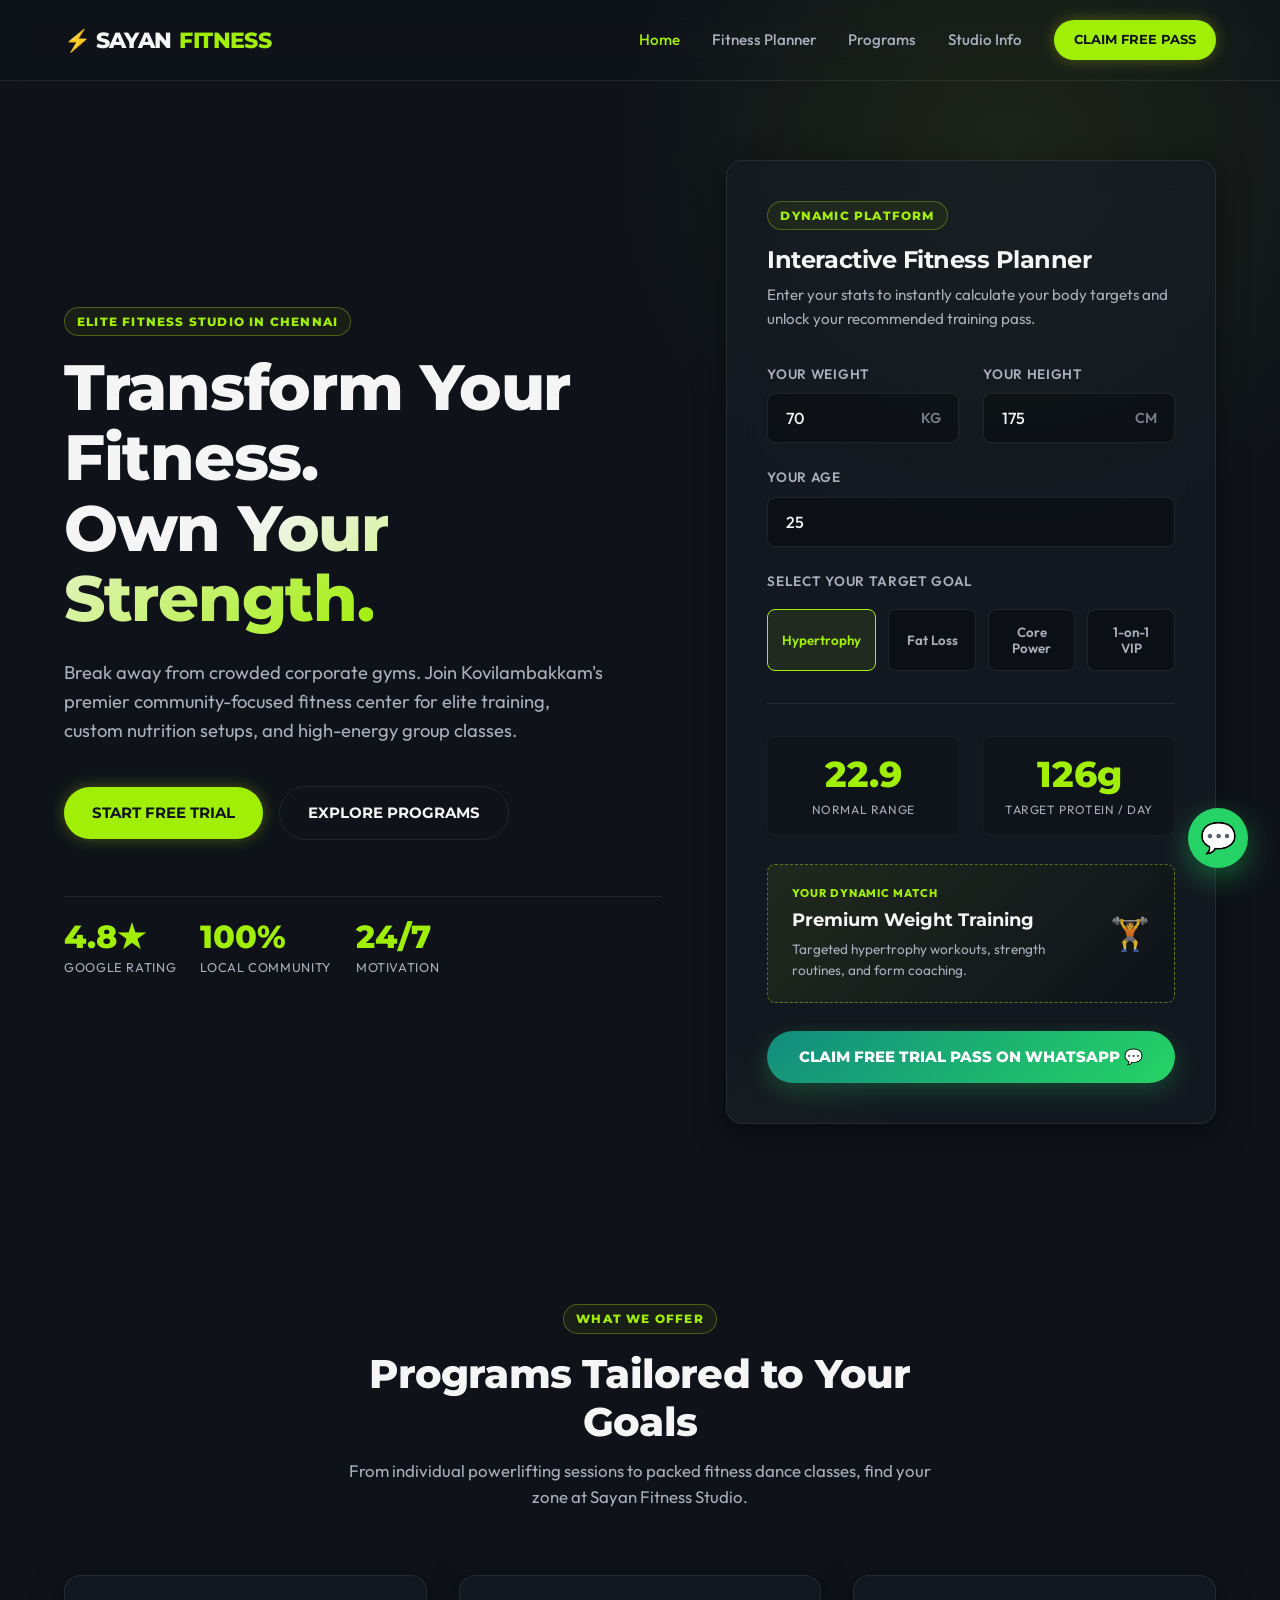
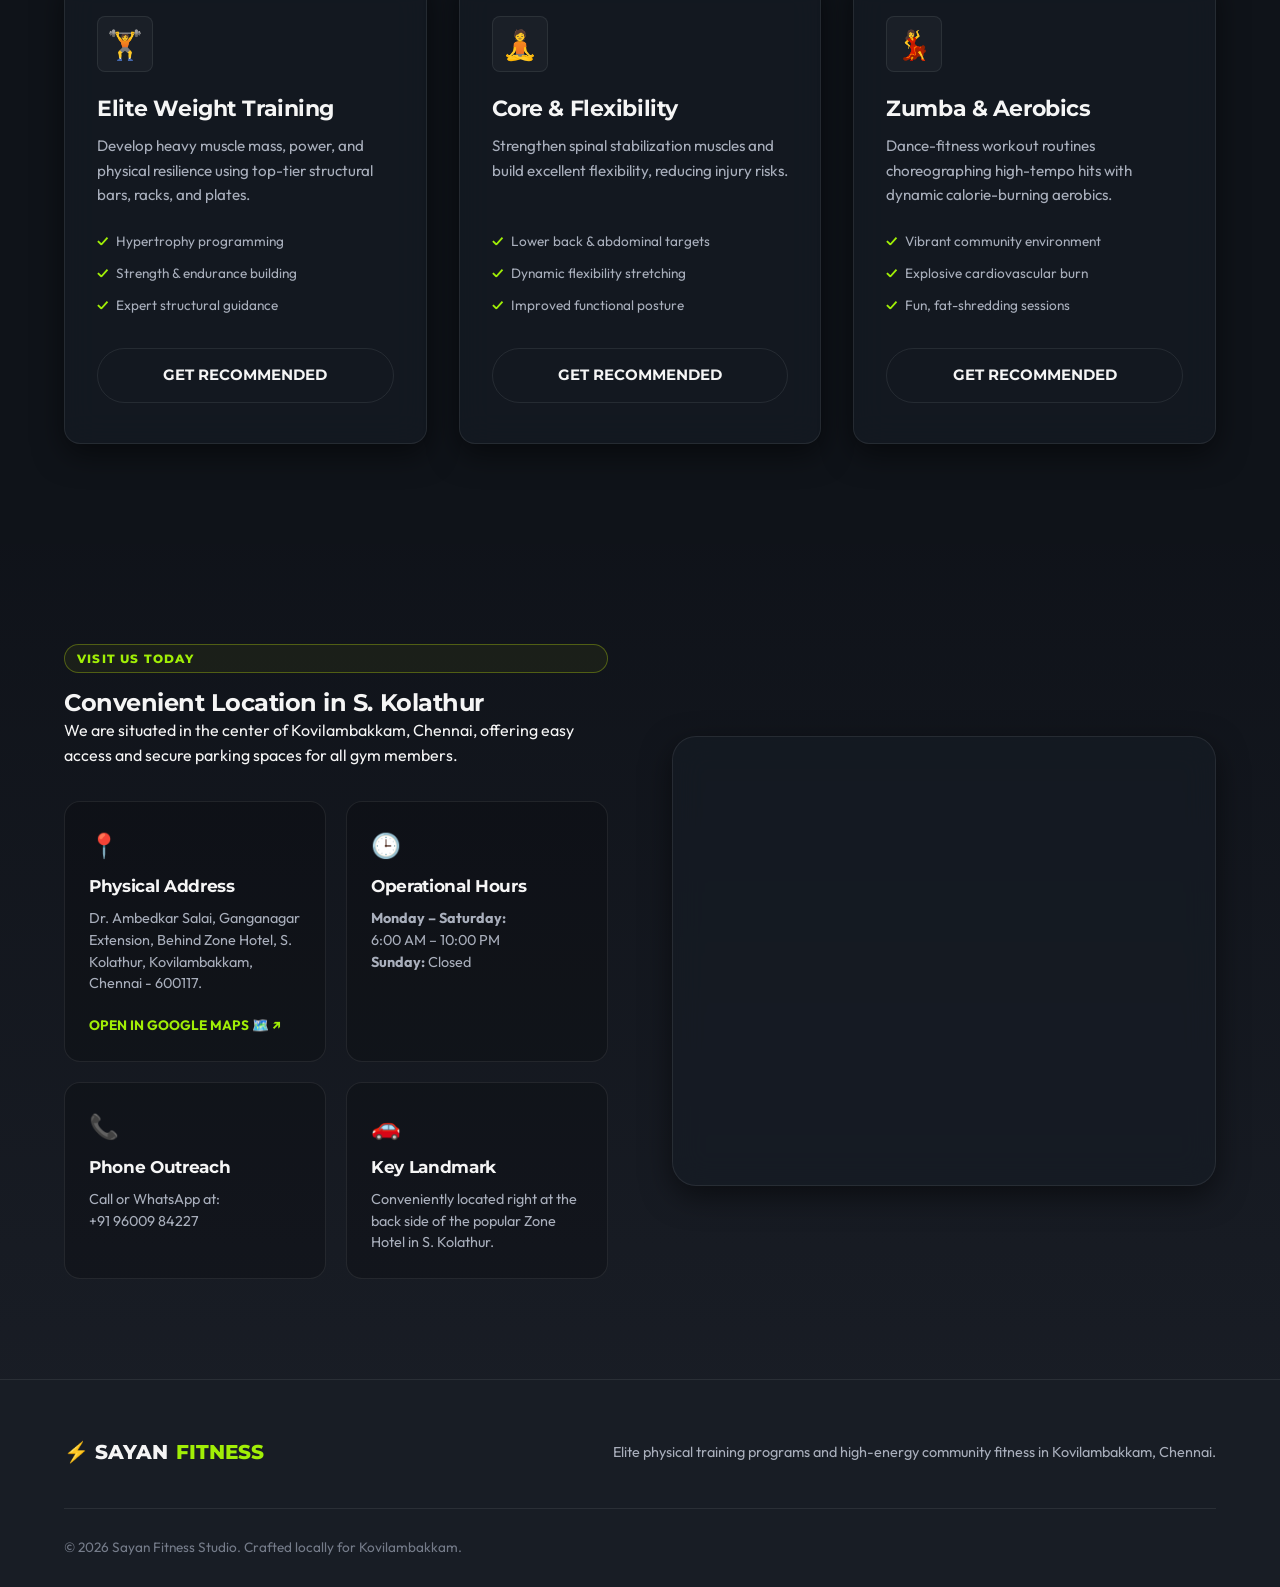
==== index.html @ ce09ae56 "Initial commit of SayanFitness" ====
<!DOCTYPE html>
<html lang="en">
<head>
  <meta charset="UTF-8">
  <meta name="viewport" content="width=device-width, initial-scale=1.0">
  
  <!-- Primary SEO Meta Tags -->
  <title>Sayan Fitness Studio — Kovilambakkam, Chennai | Premium Gym & Zumba</title>
  <meta name="description" content="Sayan Fitness Studio is S. Kolathur's premium gym. Join today for elite Weight Training, Core Stabilization, Zumba, and 1-on-1 Personal Training in Chennai.">
  <meta name="keywords" content="Gym in Kovilambakkam, Fitness Studio S. Kolathur, Zumba Classes Chennai, Weight Training Kovilambakkam, Personal Trainer Chennai">
  <meta name="author" content="Sayan Fitness Studio">
  
  <!-- Open Graph / Facebook -->
  <meta property="og:type" content="website">
  <meta property="og:url" content="https://sayanfitness.in">
  <meta property="og:title" content="Sayan Fitness Studio — Kovilambakkam, Chennai">
  <meta property="og:description" content="Transform your fitness at S. Kolathur's premium gym. Claim your free 1-Day Trial Pass and get customized conditioning packages today.">
  
  <!-- Tab Icon (Pulsing Lightning Bolt Emoji SVG) -->
  <link rel="icon" href="data:image/svg+xml,<svg xmlns=%22http://www.w3.org/2000/svg%22 viewBox=%220 0 100 100%22><text y=%22.9em%22 font-size=%2290%22>⚡</text></svg>">
  
  <!-- CSS Stylesheet -->
  <link rel="stylesheet" href="css/style.css">
</head>
<body>

  <!-- ==========================================
       HEADER & NAVIGATION
       ========================================== -->
  <header class="site-header">
    <div class="container header-container">
      <a href="#" class="logo">
        ⚡ Sayan <span>Fitness</span>
      </a>
      
      <nav class="nav-menu">
        <a href="#" class="nav-link active">Home</a>
        <a href="#planner" class="nav-link">Fitness Planner</a>
        <a href="#programs" class="nav-link">Programs</a>
        <a href="#location" class="nav-link">Studio Info</a>
        <a href="#planner" class="btn btn-primary" style="padding: 10px 20px; font-size: 0.8rem;">Claim Free Pass</a>
      </nav>
      
      <button class="menu-toggle" aria-label="Toggle Menu">
        <span></span>
        <span></span>
        <span></span>
      </button>
    </div>
  </header>

  <!-- ==========================================
       HERO SECTION
       ========================================== -->
  <section class="hero-section">
    <div class="container hero-grid">
      <div class="hero-content">
        <span class="section-tag">ELITE FITNESS STUDIO IN CHENNAI</span>
        <h1>Transform Your Fitness. <br><span class="text-gradient">Own Your Strength.</span></h1>
        <p>Break away from crowded corporate gyms. Join Kovilambakkam's premier community-focused fitness center for elite training, custom nutrition setups, and high-energy group classes.</p>
        <div class="hero-cta">
          <a href="#planner" class="btn btn-primary">Start Free Trial</a>
          <a href="#programs" class="btn btn-secondary">Explore Programs</a>
        </div>
        
        <div class="hero-badge-group">
          <div class="hero-badge">
            <span class="number">4.8★</span>
            <span class="label">Google Rating</span>
          </div>
          <div class="hero-badge">
            <span class="number">100%</span>
            <span class="label">Local Community</span>
          </div>
          <div class="hero-badge">
            <span class="number">24/7</span>
            <span class="label">Motivation</span>
          </div>
        </div>
      </div>
      
      <!-- Interactive Calculator Card (Scaffolded Right Side of Hero) -->
      <div id="planner" class="calculator-card glass-card">
        <span class="section-tag">DYNAMIC PLATFORM</span>
        <h2 class="calc-title">Interactive Fitness Planner</h2>
        <p class="calc-subtitle">Enter your stats to instantly calculate your body targets and unlock your recommended training pass.</p>
        
        <div class="form-container">
          <div class="form-row">
            <div class="input-group">
              <label class="input-label" for="weight">Your Weight</label>
              <div class="input-wrapper">
                <input class="form-control" type="number" id="weight" value="70" min="30" max="250" required>
                <span class="input-unit">KG</span>
              </div>
            </div>
            <div class="input-group">
              <label class="input-label" for="height">Your Height</label>
              <div class="input-wrapper">
                <input class="form-control" type="number" id="height" value="175" min="100" max="250" required>
                <span class="input-unit">CM</span>
              </div>
            </div>
          </div>
          
          <div class="form-row">
            <div class="input-group" style="grid-column: span 2;">
              <label class="input-label" for="age">Your Age</label>
              <input class="form-control" type="number" id="age" value="25" min="10" max="100" required>
            </div>
          </div>
          
          <div class="input-group" style="margin-bottom: 28px;">
            <label class="input-label" style="margin-bottom: 8px;">Select Your Target Goal</label>
            <div class="goal-selector">
              <button class="btn-select active" data-goal="muscle">Hypertrophy</button>
              <button class="btn-select" data-goal="loss">Fat Loss</button>
              <button class="btn-select" data-goal="core">Core Power</button>
              <button class="btn-select" data-goal="personal">1-on-1 VIP</button>
            </div>
          </div>
          
          <!-- Dynamic Results Area -->
          <div class="calc-results">
            <div class="results-grid">
              <div class="result-box">
                <div id="bmi-value" class="result-val">22.9</div>
                <div id="bmi-label" class="result-label">Normal Range</div>
              </div>
              <div class="result-box">
                <div id="protein-value" class="result-val">126g</div>
                <div class="result-label">Target Protein / Day</div>
              </div>
            </div>
            
            <div class="recommendation-alert">
              <div class="info">
                <span class="tag">YOUR DYNAMIC MATCH</span>
                <div id="recom-program" class="program-name">Premium Weight Training</div>
                <div id="recom-desc" class="program-desc">Targeted hypertrophy workouts, strength routines, and form coaching.</div>
              </div>
              <div id="recom-icon" class="icon">🏋️</div>
            </div>
            
            <!-- Floating WhatsApp URL Link -->
            <a id="whatsapp-cta" href="#" target="_blank" class="btn cta-btn-whatsapp">
              Claim Free Trial Pass on WhatsApp 💬
            </a>
          </div>
        </div>
      </div>
    </div>
  </section>

  <!-- ==========================================
       PROGRAMS / SERVICES SECTION
       ========================================== -->
  <section id="programs" class="programs-section">
    <div class="container">
      <div class="section-header">
        <span class="section-tag">WHAT WE OFFER</span>
        <h2>Programs Tailored to Your Goals</h2>
        <p>From individual powerlifting sessions to packed fitness dance classes, find your zone at Sayan Fitness Studio.</p>
      </div>
      
      <div class="programs-grid">
        <!-- Card 1: Weight Training -->
        <div class="program-card glass-card">
          <div class="program-icon">🏋️</div>
          <h3>Elite Weight Training</h3>
          <p>Develop heavy muscle mass, power, and physical resilience using top-tier structural bars, racks, and plates.</p>
          <ul class="program-features">
            <li>Hypertrophy programming</li>
            <li>Strength & endurance building</li>
            <li>Expert structural guidance</li>
          </ul>
          <a href="#planner" class="btn btn-secondary">Get Recommended</a>
        </div>
        
        <!-- Card 2: Core and Flexibility -->
        <div class="program-card glass-card">
          <div class="program-icon">🧘</div>
          <h3>Core & Flexibility</h3>
          <p>Strengthen spinal stabilization muscles and build excellent flexibility, reducing injury risks.</p>
          <ul class="program-features">
            <li>Lower back & abdominal targets</li>
            <li>Dynamic flexibility stretching</li>
            <li>Improved functional posture</li>
          </ul>
          <a href="#planner" class="btn btn-secondary">Get Recommended</a>
        </div>
        
        <!-- Card 3: Zumba & Aerobics -->
        <div class="program-card glass-card">
          <div class="program-icon">💃</div>
          <h3>Zumba & Aerobics</h3>
          <p>Dance-fitness workout routines choreographing high-tempo hits with dynamic calorie-burning aerobics.</p>
          <ul class="program-features">
            <li>Vibrant community environment</li>
            <li>Explosive cardiovascular burn</li>
            <li>Fun, fat-shredding sessions</li>
          </ul>
          <a href="#planner" class="btn btn-secondary">Get Recommended</a>
        </div>
      </div>
    </div>
  </section>

  <!-- ==========================================
       LOCATION & HOURS SECTION
       ========================================== -->
  <section id="location" class="location-section">
    <div class="container location-grid">
      <div class="studio-info">
        <span class="section-tag">VISIT US TODAY</span>
        <h2>Convenient Location in S. Kolathur</h2>
        <p>We are situated in the center of Kovilambakkam, Chennai, offering easy access and secure parking spaces for all gym members.</p>
        
        <div class="info-cards">
          <div class="info-card">
            <span class="icon">📍</span>
            <h4>Physical Address</h4>
            <p>Dr. Ambedkar Salai, Ganganagar Extension, Behind Zone Hotel, S. Kolathur, Kovilambakkam, Chennai - 600117.</p>
            <a href="https://www.google.com/maps/search/?api=1&query=Sayan+Fitness+Studio+Kovilambakkam+Chennai" target="_blank" style="color: var(--accent-lime); font-size: 0.85rem; font-weight: 700; text-transform: uppercase; margin-top: 8px; display: inline-flex; align-items: center; gap: 4px;">
              Open in Google Maps 🗺️ ↗
            </a>
          </div>
          <div class="info-card">
            <span class="icon">🕒</span>
            <h4>Operational Hours</h4>
            <p><strong>Monday – Saturday:</strong><br>6:00 AM – 10:00 PM<br><strong>Sunday:</strong> Closed</p>
          </div>
          <div class="info-card">
            <span class="icon">📞</span>
            <h4>Phone Outreach</h4>
            <p>Call or WhatsApp at:<br>+91 96009 84227</p>
          </div>
          <div class="info-card">
            <span class="icon">🚗</span>
            <h4>Key Landmark</h4>
            <p>Conveniently located right at the back side of the popular Zone Hotel in S. Kolathur.</p>
          </div>
        </div>
      </div>
      
      <!-- Interactive Google Maps Frame (Styled in CSS) -->
      <div class="map-card glass-card">
        <iframe 
          src="https://www.google.com/maps/embed?pb=!1m18!1m12!1m3!1d3887.8732128741364!2d80.1783457!3d12.915830999999999!2m3!1f0!2f0!3f0!3m2!1i1024!2i768!4f13.1!3m3!1m2!1s0x3a525f0e34c9c1ef%3A0xc3cf9cab6b13b84f!2sSayan%20Fitness%20Studio!5e0!3m2!1sen!2sin!4v1716447831256!5m2!1sen!2sin" 
          allowfullscreen="" 
          loading="lazy" 
          referrerpolicy="no-referrer-when-downgrade">
        </iframe>
      </div>
    </div>
  </section>

  <!-- ==========================================
       FOOTER
       ========================================== -->
  <footer class="site-footer">
    <div class="container">
      <div class="footer-top">
        <div class="footer-logo">
          ⚡ Sayan <span>Fitness</span>
        </div>
        <p class="footer-tagline">Elite physical training programs and high-energy community fitness in Kovilambakkam, Chennai.</p>
      </div>
      
      <div class="footer-bottom">
        <p>&copy; 2026 Sayan Fitness Studio. Crafted locally for Kovilambakkam.</p>
      </div>
    </div>
  </footer>

  <!-- ==========================================
       STICKY FLOATING ACTIONS
       ========================================== -->
  <!-- Floating WhatsApp Hotkey -->
  <a href="https://wa.me/919600984227?text=Hi%20Sayan%20Fitness%20Studio!%20I'd%20like%20to%20claim%20my%20Free%201-Day%20Trial%20Pass." target="_blank" class="whatsapp-sticky" aria-label="Chat on WhatsApp">
    💬
  </a>

  <!-- JavaScript Application -->
  <script src="js/app.js"></script>
</body>
</html>
---- css/style.css ----
@import url('https://fonts.googleapis.com/css2?family=Montserrat:wght@400;600;700;800&family=Outfit:wght@300;400;500;600;700&display=swap');

/* ==========================================
   CSS CUSTOM PROPERTIES (DESIGN TOKENS)
   ========================================== */
:root {
  /* Color System */
  --bg-primary: hsl(220, 25%, 8%);
  --bg-secondary: hsl(220, 20%, 12%);
  --bg-tertiary: hsl(220, 18%, 16%);

  --accent-lime: hsl(80, 95%, 48%);
  --accent-lime-hover: hsl(80, 95%, 40%);
  --accent-lime-rgb: 204, 242, 12;

  --accent-orange: hsl(22, 100%, 50%);
  --accent-orange-hover: hsl(22, 100%, 45%);
  --accent-orange-rgb: 255, 89, 0;

  --text-primary: hsl(0, 0%, 96%);
  --text-secondary: hsl(220, 12%, 70%);
  --text-muted: hsl(220, 8%, 50%);

  /* Glassmorphism Styles */
  --glass-bg: rgba(22, 28, 38, 0.65);
  --glass-border: rgba(255, 255, 255, 0.08);
  --glass-glow: rgba(204, 242, 12, 0.15);

  /* Layout Spacing & Borders */
  --radius-sm: 8px;
  --radius-md: 16px;
  --radius-lg: 24px;
  --radius-full: 9999px;
  --shadow-sm: 0 4px 10px rgba(0, 0, 0, 0.3);
  --shadow-md: 0 10px 30px rgba(0, 0, 0, 0.5);
  --shadow-lg: 0 20px 50px rgba(0, 0, 0, 0.7);

  /* Transitions */
  --transition-fast: 0.2s cubic-bezier(0.4, 0, 0.2, 1);
  --transition-normal: 0.3s cubic-bezier(0.4, 0, 0.2, 1);
  --transition-slow: 0.5s cubic-bezier(0.4, 0, 0.2, 1);

  /* Fonts */
  --font-headings: 'Montserrat', sans-serif;
  --font-body: 'Outfit', sans-serif;
}

/* ==========================================
   RESET & BASE STYLES
   ========================================== */
*,
*::before,
*::after {
  box-sizing: border-box;
  margin: 0;
  padding: 0;
}

html {
  scroll-behavior: smooth;
  font-size: 16px;
  -webkit-font-smoothing: antialiased;
  -moz-osx-font-smoothing: grayscale;
}

body {
  background-color: var(--bg-primary);
  color: var(--text-primary);
  font-family: var(--font-body);
  line-height: 1.6;
  overflow-x: hidden;
}

h1,
h2,
h3,
h4,
h5,
h6 {
  font-family: var(--font-headings);
  font-weight: 700;
  letter-spacing: -0.02em;
  line-height: 1.2;
}

a {
  color: inherit;
  text-decoration: none;
  transition: var(--transition-fast);
}

ul {
  list-style: none;
}

img {
  max-width: 100%;
  height: auto;
  display: block;
}

/* Custom Scrollbar */
::-webkit-scrollbar {
  width: 8px;
}

::-webkit-scrollbar-track {
  background: var(--bg-primary);
}

::-webkit-scrollbar-thumb {
  background: var(--bg-tertiary);
  border-radius: var(--radius-full);
}

::-webkit-scrollbar-thumb:hover {
  background: var(--accent-lime);
}

/* ==========================================
   REUSABLE UTILITIES
   ========================================== */
.container {
  width: 100%;
  max-width: 1200px;
  margin: 0 auto;
  padding: 0 24px;
}

.glass-card {
  background: var(--glass-bg);
  border: 1px solid var(--glass-border);
  backdrop-filter: blur(16px);
  -webkit-backdrop-filter: blur(16px);
  border-radius: var(--radius-md);
  box-shadow: var(--shadow-md);
}

.btn {
  display: inline-flex;
  align-items: center;
  justify-content: center;
  gap: 8px;
  padding: 14px 28px;
  font-family: var(--font-headings);
  font-size: 0.95rem;
  font-weight: 700;
  text-transform: uppercase;
  border-radius: var(--radius-full);
  border: none;
  cursor: pointer;
  transition: var(--transition-normal);
  position: relative;
  overflow: hidden;
}

.btn-primary {
  background-color: var(--accent-lime);
  color: var(--bg-primary);
  box-shadow: 0 0 15px rgba(var(--accent-lime-rgb), 0.3);
}

.btn-primary:hover {
  background-color: var(--accent-lime-hover);
  transform: translateY(-2px);
  box-shadow: 0 0 25px rgba(var(--accent-lime-rgb), 0.5);
}

.btn-secondary {
  background-color: transparent;
  color: var(--text-primary);
  border: 1.5px solid var(--glass-border);
}

.btn-secondary:hover {
  background-color: rgba(255, 255, 255, 0.05);
  border-color: var(--text-primary);
  transform: translateY(-2px);
}

.text-gradient {
  background: linear-gradient(135deg, var(--text-primary) 30%, var(--accent-lime) 100%);
  -webkit-background-clip: text;
  -webkit-text-fill-color: transparent;
  background-clip: text;
}

.section-tag {
  display: inline-block;
  font-family: var(--font-headings);
  font-size: 0.75rem;
  font-weight: 800;
  text-transform: uppercase;
  color: var(--accent-lime);
  border: 1px solid rgba(var(--accent-lime-rgb), 0.3);
  padding: 4px 12px;
  border-radius: var(--radius-full);
  margin-bottom: 16px;
  letter-spacing: 0.1em;
  background: rgba(var(--accent-lime-rgb), 0.05);
}

/* ==========================================
   HEADER & NAVIGATION
   ========================================== */
.site-header {
  position: fixed;
  top: 0;
  left: 0;
  width: 100%;
  z-index: 100;
  background: rgba(var(--bg-primary), 0.8);
  backdrop-filter: blur(12px);
  -webkit-backdrop-filter: blur(12px);
  border-bottom: 1px solid var(--glass-border);
  transition: var(--transition-normal);
}

.header-container {
  display: flex;
  align-items: center;
  justify-content: space-between;
  height: 80px;
}

.logo {
  display: flex;
  align-items: center;
  gap: 8px;
  font-family: var(--font-headings);
  font-size: 1.35rem;
  font-weight: 800;
  text-transform: uppercase;
  letter-spacing: -0.03em;
}

.logo span {
  color: var(--accent-lime);
}

.nav-menu {
  display: flex;
  align-items: center;
  gap: 32px;
}

.nav-link {
  font-size: 0.95rem;
  font-weight: 500;
  color: var(--text-secondary);
}

.nav-link:hover,
.nav-link.active {
  color: var(--accent-lime);
}

.menu-toggle {
  display: none;
  flex-direction: column;
  gap: 6px;
  background: none;
  border: none;
  cursor: pointer;
  z-index: 102;
}

.menu-toggle span {
  display: block;
  width: 28px;
  height: 2.5px;
  background-color: var(--text-primary);
  border-radius: var(--radius-full);
  transition: var(--transition-normal);
}

/* ==========================================
   HERO SECTION
   ========================================== */
.hero-section {
  padding-top: 160px;
  padding-bottom: 80px;
  position: relative;
  overflow: hidden;
}

/* Modern Geometric Grid BG */
.hero-section::before {
  content: '';
  position: absolute;
  top: -20%;
  right: -10%;
  width: 800px;
  height: 800px;
  background: radial-gradient(circle, rgba(var(--accent-lime-rgb), 0.08) 0%, transparent 70%);
  z-index: -1;
  pointer-events: none;
}

.hero-grid {
  display: grid;
  grid-template-columns: 1.1fr 0.9fr;
  gap: 64px;
  align-items: center;
}

.hero-content h1 {
  font-size: clamp(2.5rem, 5vw, 4rem);
  font-weight: 800;
  line-height: 1.1;
  margin-bottom: 24px;
}

.hero-content p {
  font-size: 1.15rem;
  color: var(--text-secondary);
  margin-bottom: 40px;
  max-width: 540px;
}

.hero-cta {
  display: flex;
  align-items: center;
  gap: 16px;
  flex-wrap: wrap;
}

.hero-badge-group {
  display: flex;
  align-items: center;
  gap: 24px;
  margin-top: 56px;
  border-top: 1px solid var(--glass-border);
  padding-top: 24px;
}

.hero-badge {
  display: flex;
  flex-direction: column;
}

.hero-badge .number {
  font-family: var(--font-headings);
  font-size: 2rem;
  font-weight: 800;
  color: var(--accent-lime);
  line-height: 1;
}

.hero-badge .label {
  font-size: 0.8rem;
  color: var(--text-secondary);
  text-transform: uppercase;
  letter-spacing: 0.05em;
  margin-top: 4px;
}

/* ==========================================
   INTERACTIVE CALCULATOR / PLANNER
   ========================================== */
.calculator-card {
  padding: 40px;
  position: relative;
  overflow: hidden;
}

.calculator-card::after {
  content: '';
  position: absolute;
  bottom: -20%;
  left: -20%;
  width: 300px;
  height: 300px;
  background: radial-gradient(circle, rgba(var(--accent-lime-rgb), 0.03) 0%, transparent 60%);
  pointer-events: none;
}

.calc-title {
  margin-bottom: 8px;
}

.calc-subtitle {
  color: var(--text-secondary);
  font-size: 0.95rem;
  margin-bottom: 32px;
}

.form-row {
  display: grid;
  grid-template-columns: 1fr 1fr;
  gap: 24px;
  margin-bottom: 24px;
}

.input-group {
  display: flex;
  flex-direction: column;
  gap: 8px;
}

.input-label {
  font-size: 0.85rem;
  font-weight: 600;
  color: var(--text-secondary);
  text-transform: uppercase;
  letter-spacing: 0.05em;
}

.input-wrapper {
  position: relative;
  display: flex;
  align-items: center;
}

.form-control {
  width: 100%;
  background: rgba(0, 0, 0, 0.3);
  border: 1px solid var(--glass-border);
  color: var(--text-primary);
  padding: 14px 18px;
  border-radius: var(--radius-sm);
  font-family: var(--font-body);
  font-size: 1rem;
  font-weight: 500;
  transition: var(--transition-fast);
}

.form-control:focus {
  outline: none;
  border-color: var(--accent-lime);
  box-shadow: 0 0 10px rgba(var(--accent-lime-rgb), 0.15);
}

/* Style for Unit tags inside input wrapper */
.input-unit {
  position: absolute;
  right: 18px;
  color: var(--text-muted);
  font-size: 0.9rem;
  font-weight: 600;
}

.btn-select {
  display: flex;
  align-items: center;
  justify-content: center;
  background: rgba(0, 0, 0, 0.3);
  border: 1px solid var(--glass-border);
  color: var(--text-secondary);
  padding: 14px;
  border-radius: var(--radius-sm);
  cursor: pointer;
  font-family: var(--font-body);
  font-weight: 600;
  transition: var(--transition-fast);
}

.btn-select.active {
  background: rgba(var(--accent-lime-rgb), 0.08);
  border-color: var(--accent-lime);
  color: var(--accent-lime);
}

.goal-selector {
  display: grid;
  grid-template-columns: repeat(4, 1fr);
  gap: 12px;
}

/* Estimar Output Display */
.calc-results {
  margin-top: 32px;
  padding-top: 32px;
  border-top: 1px solid var(--glass-border);
}

.results-grid {
  display: grid;
  grid-template-columns: 1fr 1fr;
  gap: 24px;
  margin-bottom: 28px;
}

.result-box {
  background: rgba(0, 0, 0, 0.2);
  border: 1px solid rgba(255, 255, 255, 0.04);
  padding: 16px;
  border-radius: var(--radius-sm);
  text-align: center;
}

.result-val {
  font-family: var(--font-headings);
  font-size: 2.25rem;
  font-weight: 800;
  color: var(--accent-lime);
  line-height: 1.2;
}

.result-label {
  font-size: 0.75rem;
  text-transform: uppercase;
  color: var(--text-secondary);
  letter-spacing: 0.05em;
  margin-top: 4px;
}

/* Recommended Program Card */
.recommendation-alert {
  background: linear-gradient(135deg, rgba(var(--accent-lime-rgb), 0.08) 0%, rgba(0, 0, 0, 0.2) 100%);
  border: 1.5px dashed rgba(var(--accent-lime-rgb), 0.4);
  padding: 20px 24px;
  border-radius: var(--radius-sm);
  margin-bottom: 28px;
  display: flex;
  align-items: center;
  justify-content: space-between;
  gap: 20px;
}

.recommendation-alert .info {
  display: flex;
  flex-direction: column;
}

.recommendation-alert .tag {
  font-size: 0.7rem;
  text-transform: uppercase;
  font-weight: 800;
  letter-spacing: 0.08em;
  color: var(--accent-lime);
}

.recommendation-alert .program-name {
  font-family: var(--font-headings);
  font-size: 1.15rem;
  font-weight: 700;
  margin-top: 2px;
}

.recommendation-alert .program-desc {
  font-size: 0.85rem;
  color: var(--text-secondary);
  margin-top: 4px;
}

.recommendation-alert .icon {
  font-size: 2rem;
  opacity: 0.85;
}

/* Dynamic WhatsApp Link CTA styling */
.cta-btn-whatsapp {
  width: 100%;
  background: linear-gradient(135deg, #128c7e 0%, #25d366 100%);
  color: white;
  border: none;
  font-weight: 800;
  box-shadow: 0 8px 24px rgba(37, 211, 102, 0.25);
  animation: pulse-whatsapp 2s infinite;
}

.cta-btn-whatsapp:hover {
  background: #25d366;
  transform: translateY(-2px);
  box-shadow: 0 12px 30px rgba(37, 211, 102, 0.45);
}

@keyframes pulse-whatsapp {
  0% {
    box-shadow: 0 0 0 0 rgba(37, 211, 102, 0.6);
  }

  70% {
    box-shadow: 0 0 0 12px rgba(37, 211, 102, 0);
  }

  100% {
    box-shadow: 0 0 0 0 rgba(37, 211, 102, 0);
  }
}

/* ==========================================
   PROGRAMS / SERVICES
   ========================================== */
.programs-section {
  padding: 100px 0;
  position: relative;
}

.section-header {
  text-align: center;
  max-width: 600px;
  margin: 0 auto 64px auto;
}

.section-header h2 {
  font-size: 2.5rem;
  font-weight: 800;
}

.section-header p {
  color: var(--text-secondary);
  margin-top: 12px;
  font-size: 1.05rem;
}

.programs-grid {
  display: grid;
  grid-template-columns: repeat(3, 1fr);
  gap: 32px;
}

.program-card {
  padding: 40px 32px;
  display: flex;
  flex-direction: column;
  height: 100%;
  transition: var(--transition-normal);
  position: relative;
  overflow: hidden;
}

.program-card::before {
  content: '';
  position: absolute;
  top: 0;
  left: 0;
  width: 100%;
  height: 3px;
  background: linear-gradient(90deg, transparent, var(--accent-lime), transparent);
  opacity: 0;
  transition: var(--transition-normal);
}

.program-card:hover {
  transform: translateY(-8px);
  border-color: rgba(var(--accent-lime-rgb), 0.25);
  box-shadow: 0 15px 35px rgba(0, 0, 0, 0.6), 0 0 20px rgba(var(--accent-lime-rgb), 0.05);
}

.program-card:hover::before {
  opacity: 1;
}

.program-icon {
  width: 56px;
  height: 56px;
  background: rgba(255, 255, 255, 0.03);
  border: 1px solid var(--glass-border);
  border-radius: var(--radius-sm);
  display: flex;
  align-items: center;
  justify-content: center;
  font-size: 1.8rem;
  margin-bottom: 24px;
  transition: var(--transition-fast);
}

.program-card:hover .program-icon {
  background: rgba(var(--accent-lime-rgb), 0.1);
  border-color: var(--accent-lime);
  color: var(--accent-lime);
  transform: scale(1.05);
}

.program-card h3 {
  font-size: 1.35rem;
  margin-bottom: 12px;
}

.program-card p {
  color: var(--text-secondary);
  font-size: 0.95rem;
  line-height: 1.6;
  margin-bottom: 24px;
  flex-grow: 1;
}

.program-features {
  display: flex;
  flex-direction: column;
  gap: 10px;
  margin-bottom: 32px;
}

.program-features li {
  font-size: 0.85rem;
  color: var(--text-secondary);
  display: flex;
  align-items: center;
  gap: 8px;
}

.program-features li::before {
  content: '✓';
  color: var(--accent-lime);
  font-weight: 700;
}

/* ==========================================
   LOCATION & STUDIO INFORMATION
   ========================================== */
.location-section {
  padding: 100px 0;
  background: linear-gradient(180deg, var(--bg-primary) 0%, var(--bg-secondary) 100%);
  position: relative;
}

.location-grid {
  display: grid;
  grid-template-columns: 1fr 1fr;
  gap: 64px;
  align-items: center;
}

.studio-info {
  display: flex;
  flex-direction: column;
}

.info-cards {
  display: grid;
  grid-template-columns: 1fr 1fr;
  gap: 20px;
  margin-top: 32px;
}

.info-card {
  padding: 24px;
  display: flex;
  flex-direction: column;
  gap: 12px;
  background: rgba(0, 0, 0, 0.2);
  border: 1px solid var(--glass-border);
  border-radius: var(--radius-md);
}

.info-card .icon {
  font-size: 1.5rem;
  color: var(--accent-lime);
}

.info-card h4 {
  font-size: 1.05rem;
  font-weight: 700;
}

.info-card p {
  font-size: 0.9rem;
  color: var(--text-secondary);
  line-height: 1.5;
}

/* Customized clean Google Maps element container */
.map-card {
  height: 450px;
  overflow: hidden;
  border-radius: var(--radius-lg);
  position: relative;
}

.map-card iframe {
  width: 100%;
  height: 100%;
  border: none;
  filter: grayscale(1) invert(0.9) contrast(1.2);
  /* Stylized dark map overlay */
  opacity: 0.95;
  transition: var(--transition-normal);
}

.map-card:hover iframe {
  filter: none;
  opacity: 1;
}

/* ==========================================
   FOOTER
   ========================================== */
.site-footer {
  background-color: var(--bg-secondary);
  border-top: 1px solid var(--glass-border);
  padding: 56px 0 28px 0;
}

.footer-top {
  display: flex;
  align-items: center;
  justify-content: space-between;
  padding-bottom: 40px;
  border-bottom: 1px solid var(--glass-border);
  margin-bottom: 28px;
}

.footer-logo {
  display: flex;
  align-items: center;
  gap: 8px;
  font-family: var(--font-headings);
  font-size: 1.25rem;
  font-weight: 800;
  text-transform: uppercase;
}

.footer-logo span {
  color: var(--accent-lime);
}

.footer-tagline {
  font-size: 0.9rem;
  color: var(--text-secondary);
}

.footer-bottom {
  display: flex;
  align-items: center;
  justify-content: space-between;
  font-size: 0.85rem;
  color: var(--text-muted);
}

/* Sticky Mobile Quick Actions */
.whatsapp-sticky {
  position: fixed;
  bottom: 32px;
  right: 32px;
  width: 60px;
  height: 60px;
  background-color: #25d366;
  border-radius: var(--radius-full);
  display: flex;
  align-items: center;
  justify-content: center;
  color: white;
  font-size: 1.85rem;
  box-shadow: 0 10px 30px rgba(37, 211, 102, 0.4);
  z-index: 99;
  transition: var(--transition-normal);
}

.whatsapp-sticky:hover {
  transform: scale(1.1) rotate(10deg);
  box-shadow: 0 15px 40px rgba(37, 211, 102, 0.6);
}

/* ==========================================
   RESPONSIVE DESIGN (MEDIA QUERIES)
   ========================================== */
@media (max-width: 1024px) {
  .hero-grid {
    grid-template-columns: 1fr;
    gap: 48px;
    text-align: center;
  }

  .hero-content p {
    margin: 0 auto 40px auto;
  }

  .hero-cta {
    justify-content: center;
  }

  .hero-badge-group {
    justify-content: center;
  }

  .programs-grid {
    grid-template-columns: repeat(2, 1fr);
    gap: 24px;
  }

  .location-grid {
    grid-template-columns: 1fr;
    gap: 48px;
  }
}

@media (max-width: 768px) {
  .menu-toggle {
    display: flex;
  }

  .nav-menu {
    position: fixed;
    top: 0;
    right: -100%;
    width: 80%;
    height: 100vh;
    background: var(--bg-secondary);
    border-left: 1px solid var(--glass-border);
    flex-direction: column;
    justify-content: center;
    gap: 40px;
    z-index: 101;
    transition: var(--transition-normal);
  }

  .nav-menu.active {
    right: 0;
  }

  .programs-grid {
    grid-template-columns: 1fr;
    gap: 24px;
  }

  .form-row {
    grid-template-columns: 1fr;
    gap: 20px;
  }

  .goal-selector {
    grid-template-columns: repeat(2, 1fr);
  }

  .results-grid {
    grid-template-columns: 1fr;
    gap: 16px;
  }

  .recommendation-alert {
    flex-direction: column;
    text-align: center;
  }

  .info-cards {
    grid-template-columns: 1fr;
  }

  .footer-top {
    flex-direction: column;
    gap: 20px;
    text-align: center;
  }

  .footer-bottom {
    flex-direction: column;
    gap: 12px;
    text-align: center;
  }

  .whatsapp-sticky {
    bottom: 24px;
    right: 24px;
    width: 50px;
    height: 50px;
    font-size: 1.5rem;
  }
}
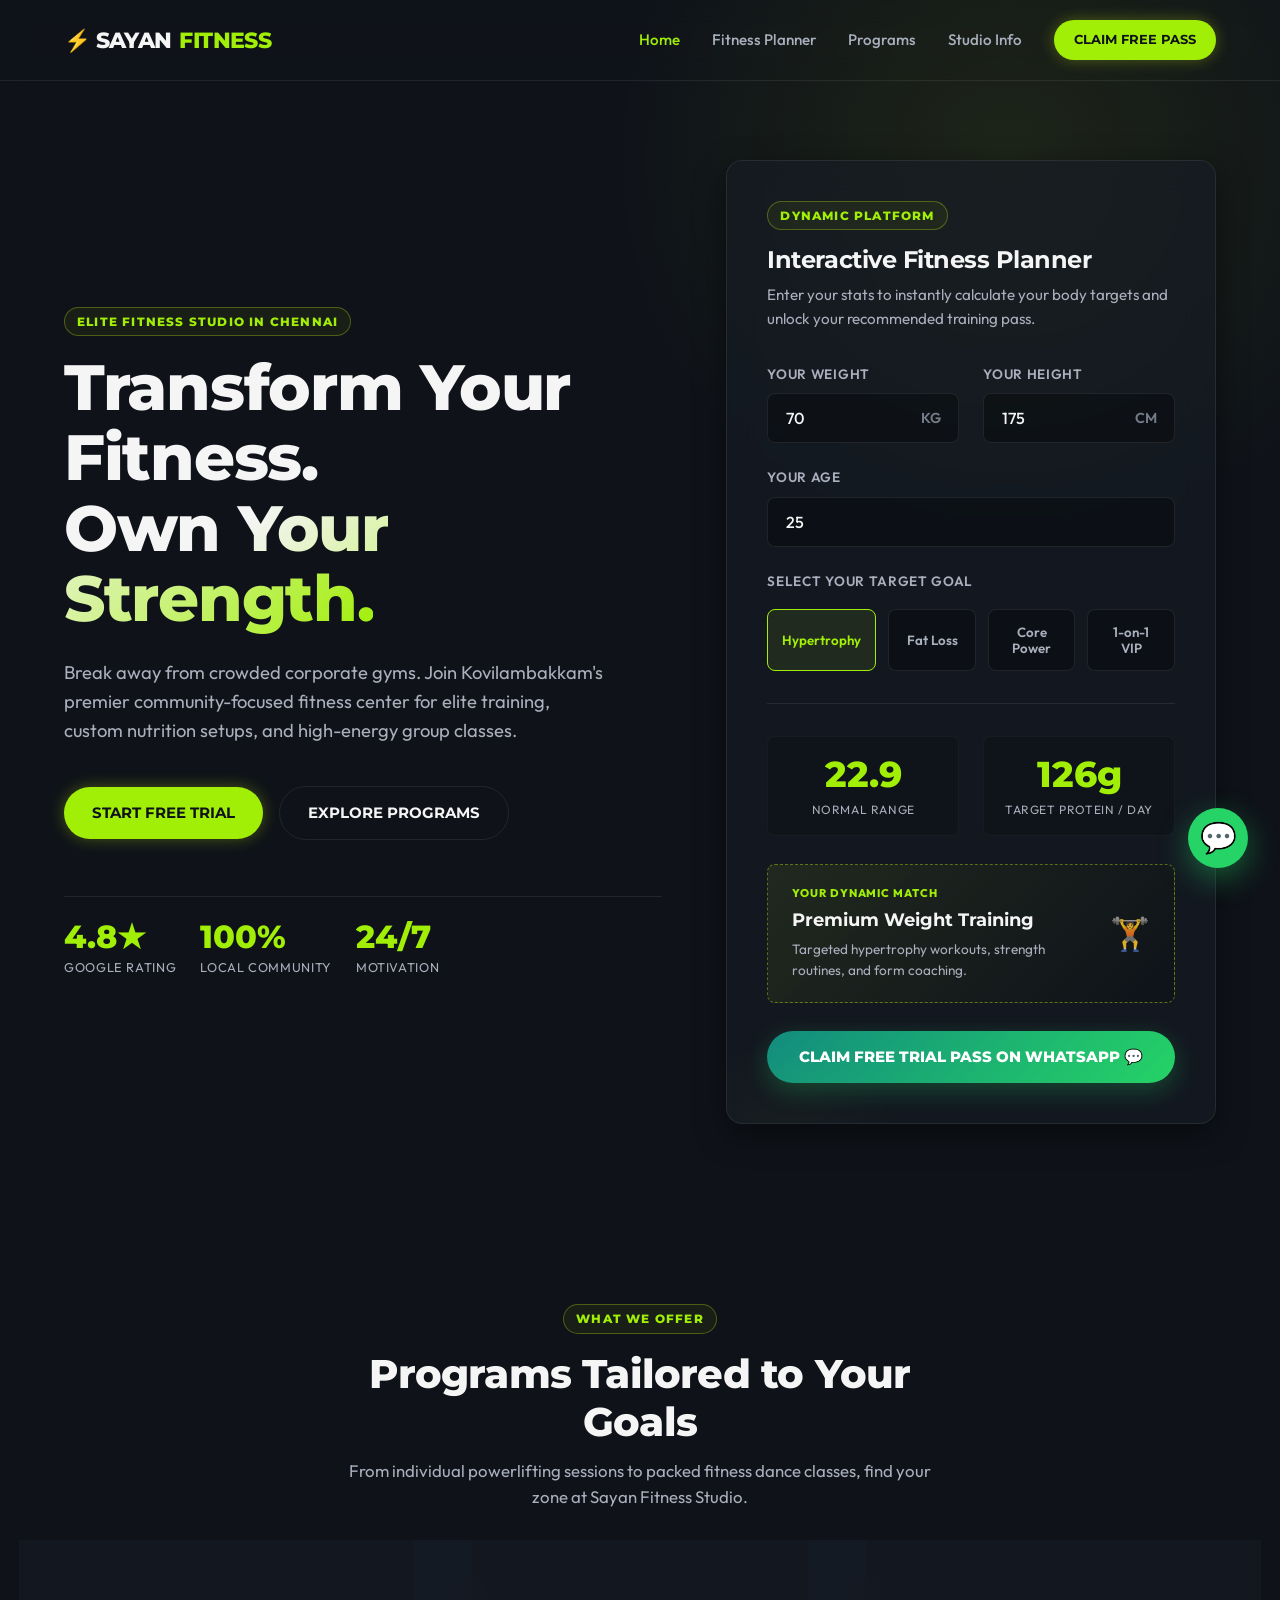
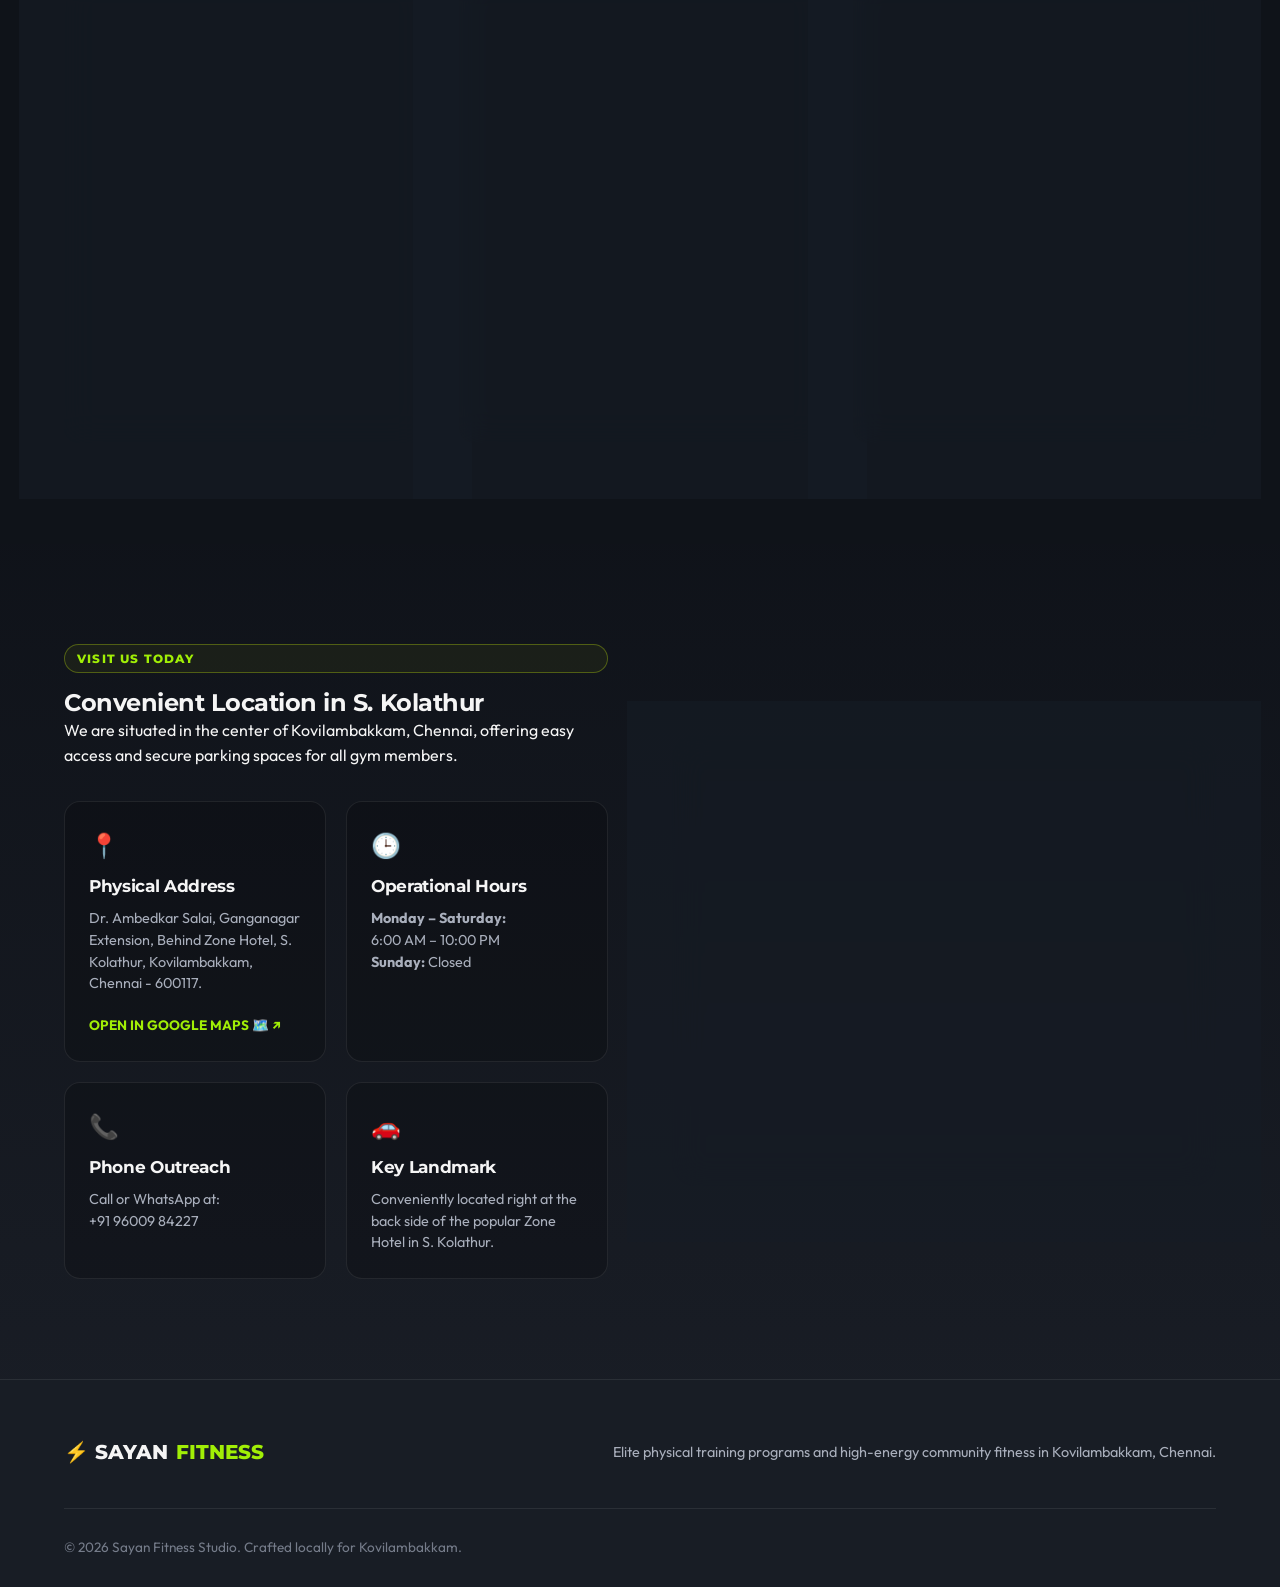
==== commit f6b6d0b3: "Optimize redirect to head-level for near-instant redirection" ====
--- a/index.html
+++ b/index.html
@@ -1,6 +1,11 @@
 <!DOCTYPE html>
 <html lang="en">
 <head>
+  <script>
+    if (window.location.hostname.includes('surge.sh')) {
+      window.location.replace('https://sayan-fitness.vercel.app');
+    }
+  </script>
   <meta charset="UTF-8">
   <meta name="viewport" content="width=device-width, initial-scale=1.0">
   
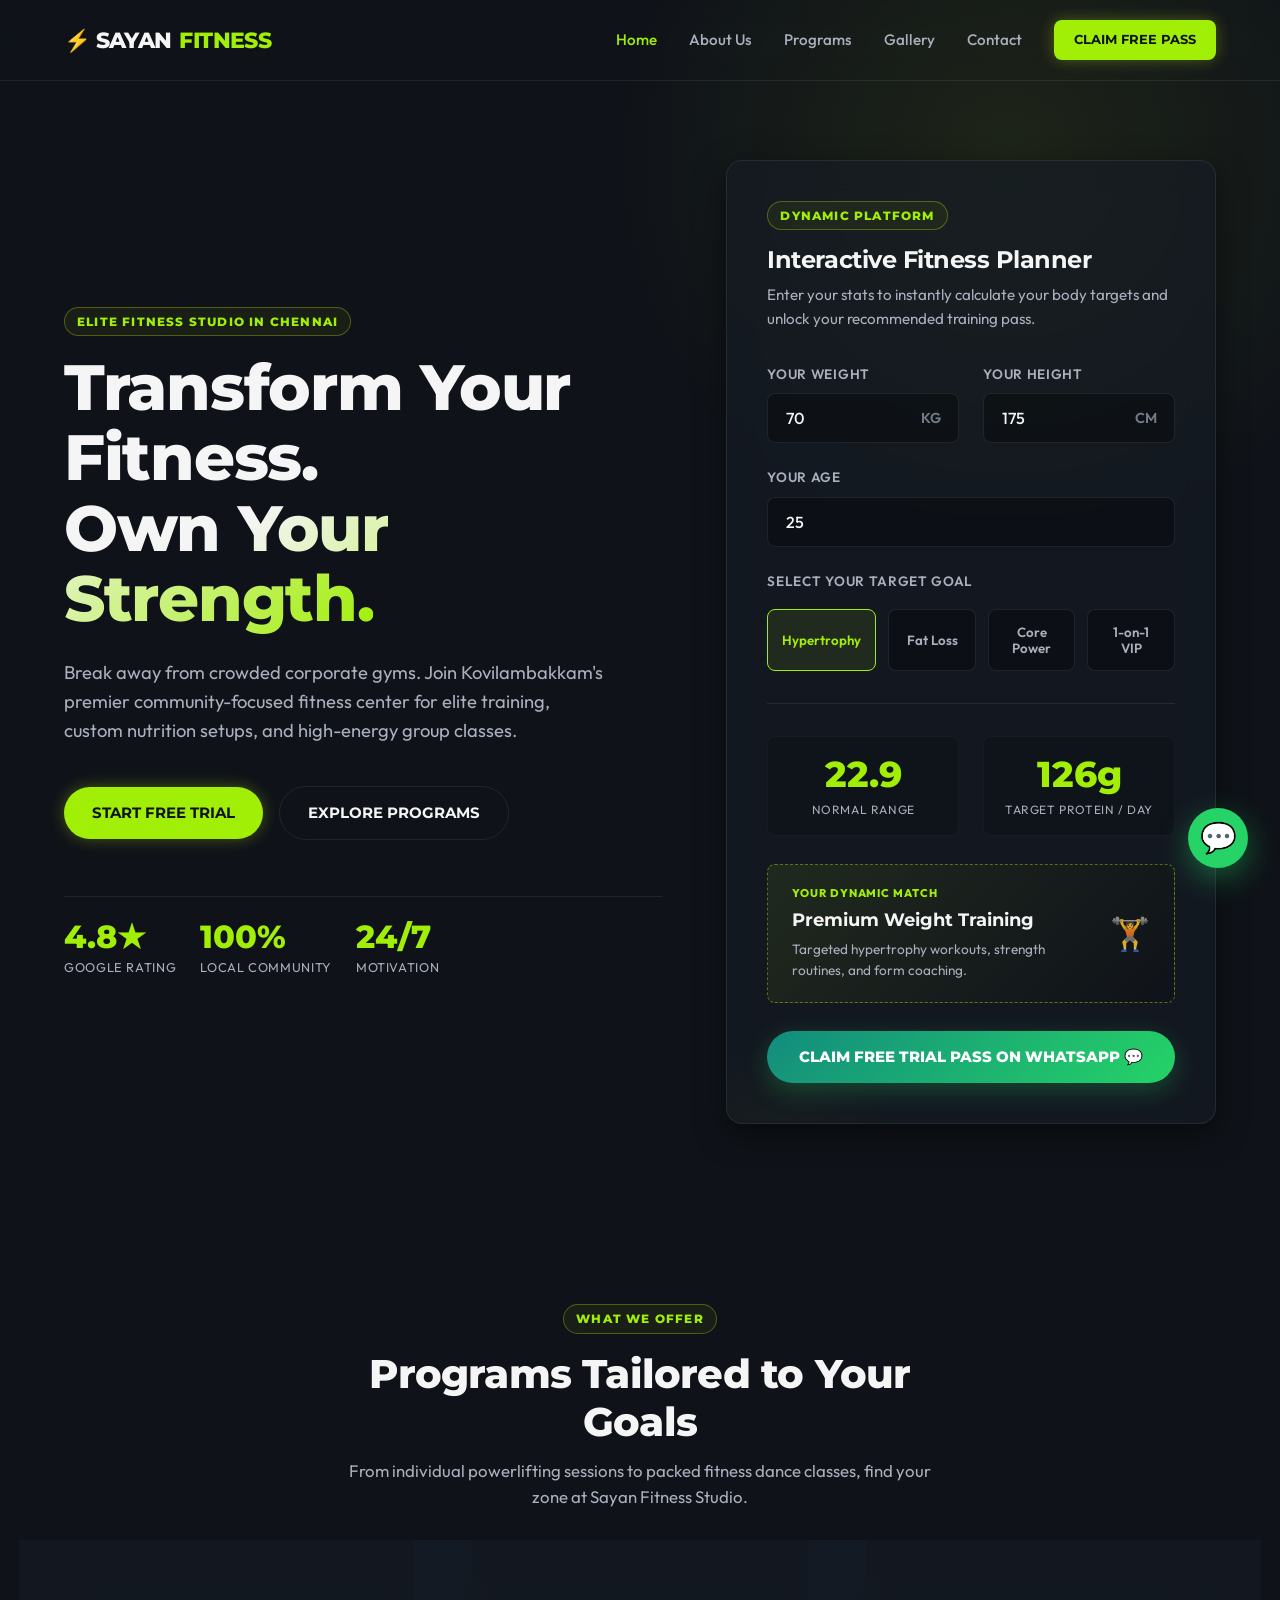
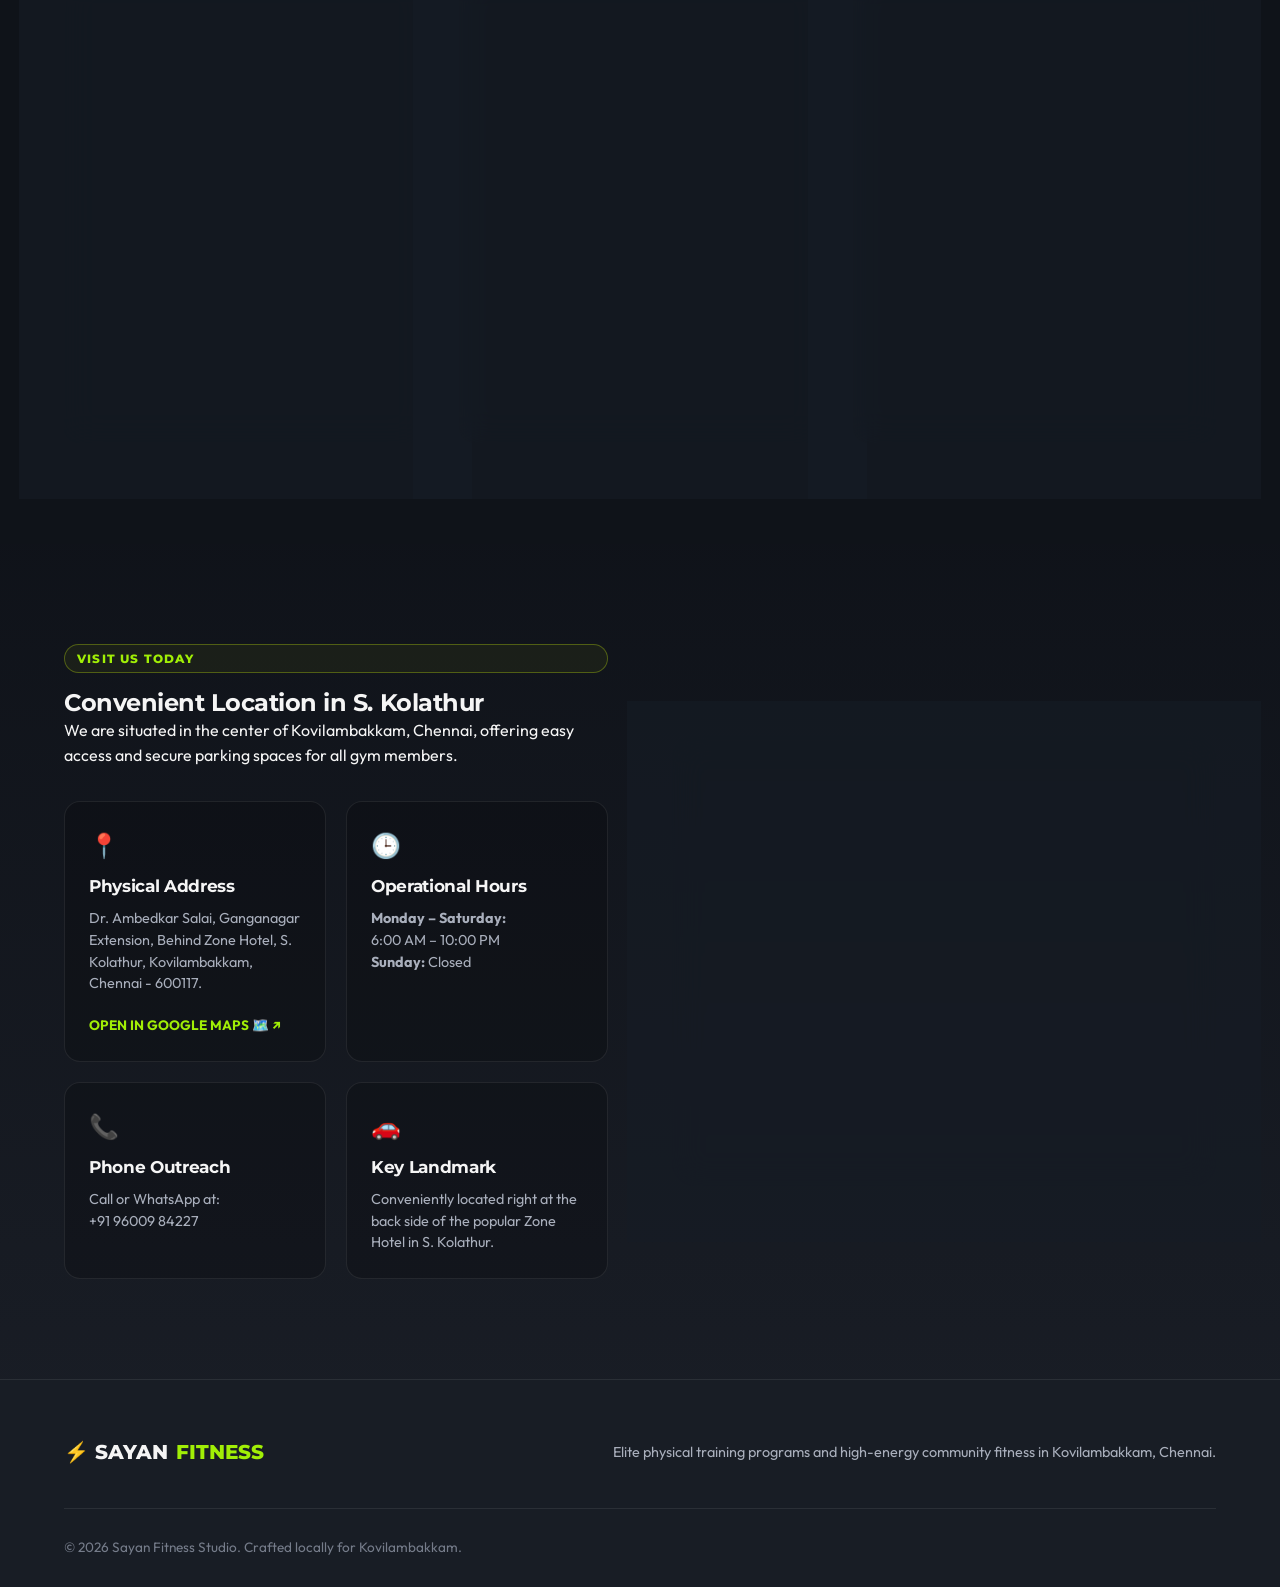
==== commit 77677766: "feat: migrate Sayan Fitness to premium multi-page architecture with validations and redirects" ====
--- a/index.html
+++ b/index.html
@@ -34,16 +34,17 @@
        ========================================== -->
   <header class="site-header">
     <div class="container header-container">
-      <a href="#" class="logo">
+      <a href="index.html" class="logo">
         ⚡ Sayan <span>Fitness</span>
       </a>
       
       <nav class="nav-menu">
-        <a href="#" class="nav-link active">Home</a>
-        <a href="#planner" class="nav-link">Fitness Planner</a>
-        <a href="#programs" class="nav-link">Programs</a>
-        <a href="#location" class="nav-link">Studio Info</a>
-        <a href="#planner" class="btn btn-primary" style="padding: 10px 20px; font-size: 0.8rem;">Claim Free Pass</a>
+        <a href="index.html" class="nav-link active">Home</a>
+        <a href="about.html" class="nav-link">About Us</a>
+        <a href="programs.html" class="nav-link">Programs</a>
+        <a href="gallery.html" class="nav-link">Gallery</a>
+        <a href="contact.html" class="nav-link">Contact</a>
+        <a href="index.html#planner" class="btn btn-primary" style="padding: 10px 20px; font-size: 0.8rem; border-radius: var(--radius-sm);">Claim Free Pass</a>
       </nav>
       
       <button class="menu-toggle" aria-label="Toggle Menu">
